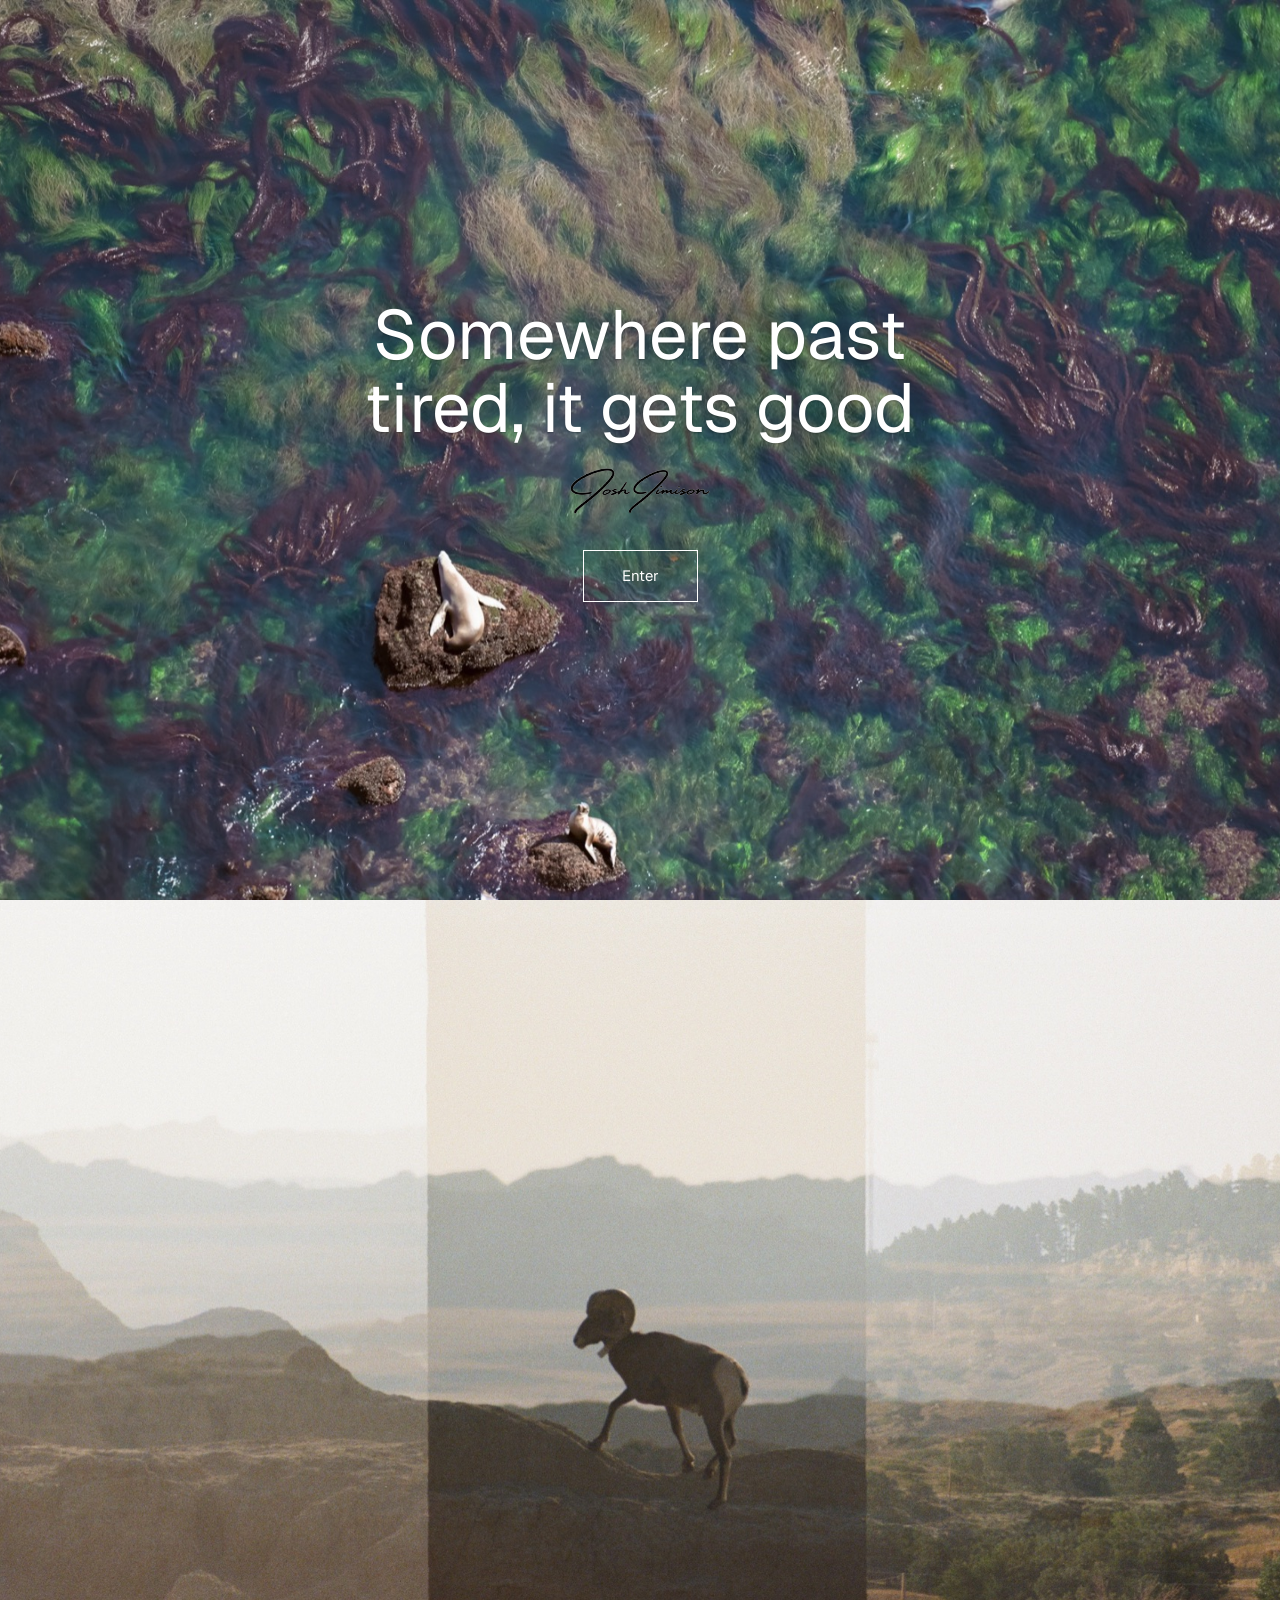
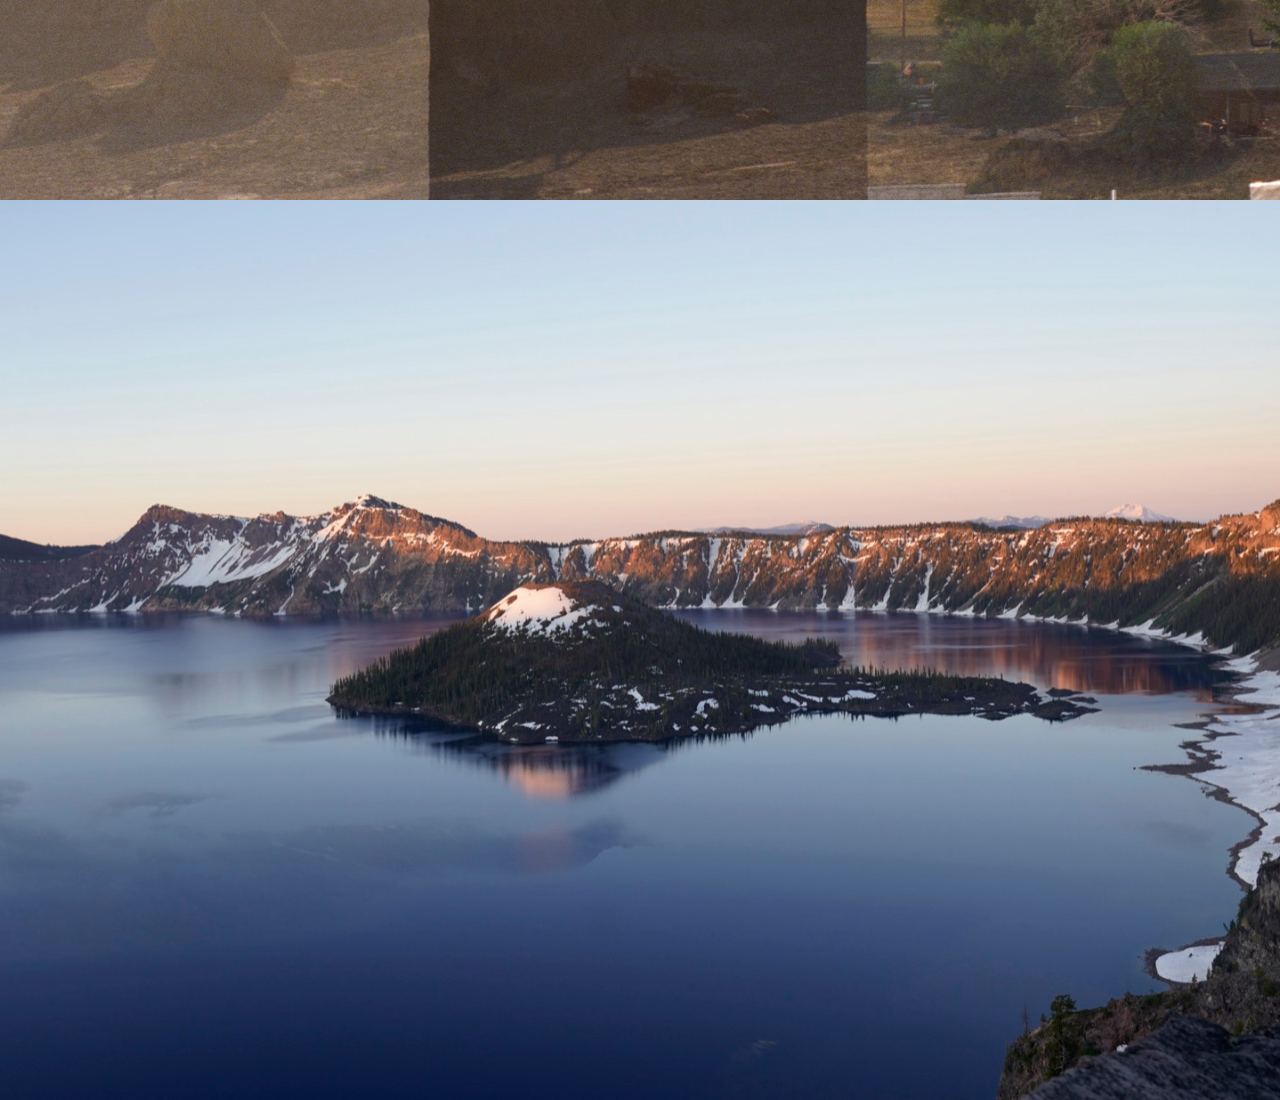
==== index.html @ 43dd16d8 "Launch Josh Jimison Photography portfolio site Co-Authored-By: Claude Opus 5.5 <noreply@anthropic.co" ====
<!doctype html>
<html lang="en" class="welcome-page">
<head>
<meta charset="utf-8">
<meta name="viewport" content="width=device-width, initial-scale=1, viewport-fit=cover">
<title>Josh Jimison Photography</title>
<meta name="description" content="Landscape and travel photography by Josh Jimison, based in North Carolina.">
<link rel="preconnect" href="https://fonts.googleapis.com">
<link rel="preconnect" href="https://fonts.gstatic.com" crossorigin>
<link rel="stylesheet" href="https://fonts.googleapis.com/css2?family=Geist+Mono:wght@400&family=Geist:wght@300;400;500&display=swap">
<link rel="stylesheet" href="assets/styles.css">
</head>
<body class="dark">

<main class="welcome-photos"><section class="welcome-photo" data-luma="0.305" data-luma-portrait="0.524"><picture class="photo"><source media="(orientation: portrait)" srcset="assets/photos/JJ-013-sm.jpg 562w, assets/photos/JJ-013-md.jpg 1011w, assets/photos/JJ-013.jpg 1439w" sizes="100vw"><img src="assets/photos/JJ-008.jpg" srcset="assets/photos/JJ-008-sm.jpg 1000w, assets/photos/JJ-008-md.jpg 1800w, assets/photos/JJ-008.jpg 2560w" sizes="100vw" alt="Seals rest on rocks in clear green water threaded with dark kelp, seen from the cliffs above." data-alt-landscape="Seals rest on rocks in clear green water threaded with dark kelp, seen from the cliffs above." data-alt-portrait="A natural rock arch spans a narrow sea inlet between forested sea stacks." draggable="false"></picture></section>
<section class="welcome-photo" data-luma="0.599" data-luma-portrait="0.449"><picture class="photo"><source media="(orientation: portrait)" srcset="assets/photos/JJ-006-sm.jpg 666w, assets/photos/JJ-006-md.jpg 1200w, assets/photos/JJ-006.jpg 1707w" sizes="100vw"><img src="assets/photos/JJ-007.jpg" srcset="assets/photos/JJ-007-sm.jpg 1000w, assets/photos/JJ-007-md.jpg 1800w, assets/photos/JJ-007.jpg 2560w" sizes="100vw" alt="A bighorn ram stands on a ridge in hazy light, the picture split across two overlapping film frames." data-alt-landscape="A bighorn ram stands on a ridge in hazy light, the picture split across two overlapping film frames." data-alt-portrait="A bighorn ram with curled horns grazes at the edge of a road below eroded badlands formations." draggable="false" loading="lazy"></picture></section>
<section class="welcome-photo" data-luma="0.507" data-luma-portrait="0.161"><picture class="photo"><source media="(orientation: portrait)" srcset="assets/photos/JJ-011-sm.jpg 562w, assets/photos/JJ-011-md.jpg 1011w, assets/photos/JJ-011.jpg 1439w" sizes="100vw"><img src="assets/photos/JJ-012.jpg" srcset="assets/photos/JJ-012-sm.jpg 1000w, assets/photos/JJ-012-md.jpg 1800w, assets/photos/JJ-012.jpg 2560w" sizes="100vw" alt="Crater Lake in pink alpenglow, with Wizard Island rising from still blue water below a snow-streaked rim." data-alt-landscape="Crater Lake in pink alpenglow, with Wizard Island rising from still blue water below a snow-streaked rim." data-alt-portrait="Hongyadong's stacked, lantern-lit buildings climb a cliffside above a busy road at night." draggable="false" loading="lazy"></picture></section></main>
<div class="welcome-overlay"><div class="welcome-center"><h1>Somewhere past tired, it gets good</h1><span class="signature welcome-sig"><img class="sig-white" src="assets/signature-white.png" width="900" height="297" alt="Josh Jimison Photography" draggable="false"><img class="sig-black" src="assets/signature-black.png" width="900" height="297" alt="" draggable="false"></span><a class="enter" href="gallery.html">Enter</a></div></div>


<script src="assets/site.js"></script>
</body>
</html>
---- assets/styles.css ----
/* Layout concept: one dark gallery where the photographs carry the color. One sans family at
   natural spacing; mono only for coordinates. A single warm accent, taken from the oak frame,
   marks what is his: the current page, his places on the map, his tally. Spacing groups things;
   lines appear only where a form needs them. */
:root {
  --black: #050606;
  --white: #f4f4f2;
  --text: #c8cccb;
  --muted: #8b9190;
  --faint: #2b3030;
  --land: #222726;
  --accent: #cfae7f;
  --sans: "Geist", "Helvetica Neue", Arial, sans-serif;
  --mono: "Geist Mono", ui-monospace, Menlo, monospace;
  --display: clamp(46px, 7.6vw, 116px);
  --title: clamp(30px, 3.4vw, 50px);
  --lead: clamp(20px, 2vw, 28px);
  --gutter-l: max(16px, env(safe-area-inset-left, 0px));
  --gutter-r: max(16px, env(safe-area-inset-right, 0px));
  --pad: clamp(16px, 3vw, 44px);
}
* { box-sizing: border-box; }
html { -webkit-text-size-adjust: 100%; }
html:has(dialog[open]) { overflow: hidden; }
body { margin: 0; font-family: var(--sans); font-size: 16px; line-height: 1.6; -webkit-font-smoothing: antialiased; }
body.dark { background: var(--black); color: var(--white); color-scheme: dark; }
img { display: block; width: 100%; max-width: 100%; height: auto; }
a { color: inherit; }
:focus-visible { outline: 2px solid var(--accent); outline-offset: 3px; }
h1, h2, h3, p { margin: 0; }
h1, h2 { font-weight: 300; line-height: 1.06; text-wrap: balance; }
p { text-wrap: pretty; }
.wrap { padding-left: max(var(--pad), var(--gutter-l)); padding-right: max(var(--pad), var(--gutter-r)); }
.page-title { font-size: var(--display); }

/* Header */
.site-header {
  position: absolute; inset: 0 0 auto; z-index: 5;
  display: flex; flex-wrap: wrap; align-items: center; justify-content: space-between; gap: 10px 24px;
  padding-top: clamp(14px, 2vw, 24px); padding-bottom: 14px;
}
/* The signature stays fixed in the corner as pages scroll; the header keeps a matching space for it */
.logo, .logo-space { display: block; width: clamp(112px, 10vw, 150px); }
.logo { position: fixed; z-index: 6; top: clamp(14px, 2vw, 24px); left: max(var(--pad), var(--gutter-l)); }
.logo-space { aspect-ratio: 900 / 297; }

/* Signature: white and black copies stacked; whichever contrasts with the background shows */
.signature { display: inline-grid; line-height: 0; }
.signature img { grid-area: 1 / 1; width: 100%; height: auto; transition: opacity .6s ease; }
.signature .sig-black, .on-light .signature .sig-white, .signature.on-light .sig-white { opacity: 0; }
.on-light .signature .sig-black, .signature.on-light .sig-black { opacity: 1; }
.site-nav { display: flex; gap: clamp(14px, 2.6vw, 38px); font-size: 14px; }
.site-nav a { text-decoration: none; padding: 8px 0; border-bottom: 1px solid transparent; white-space: nowrap; transition: border-color .2s; }
.site-nav a:hover, .site-nav a[aria-current="page"] { border-bottom-color: var(--accent); }

/* Photographs. While one loads, its box shows a dark tint of the photo's own color. */
.photo { position: relative; display: block; overflow: hidden; background: var(--land); max-width: 100%; }
.photo img { width: 100%; height: 100%; object-fit: cover; }
.id {
  position: absolute; top: 12px; left: 12px; z-index: 2; padding: 3px 7px;
  font-family: var(--mono); font-size: 11px; line-height: 1.5; color: var(--white); background: var(--black);
}

/* Welcome: photos scroll beneath a fixed statement and Enter button. Over light photos the type
   and signature turn black; a soft shadow keeps the type clear without dimming the photo. */
html.welcome-page { scroll-snap-type: y mandatory; background: var(--black); }
.welcome-photo { position: relative; height: 100vh; height: 100svh; scroll-snap-align: start; scroll-snap-stop: always; }
.welcome-photo .photo { height: 100%; aspect-ratio: auto !important; }
.welcome-photo .id { top: auto; bottom: max(20px, calc(env(safe-area-inset-bottom, 0px) + 12px)); left: max(var(--pad), var(--gutter-l)); }
.welcome-overlay { position: fixed; inset: 0; z-index: 3; pointer-events: none; color: #fff; transition: color .6s ease; }
.welcome-overlay.on-light { color: #0b0c0c; }
.welcome-center { position: absolute; inset: 0; display: flex; flex-direction: column; align-items: center; justify-content: center; gap: clamp(22px, 3vw, 36px); padding-left: var(--gutter-l); padding-right: var(--gutter-r); text-align: center; }
.welcome-center h1 { max-width: 13em; font-size: clamp(36px, 5.4vw, 84px); font-weight: 400; line-height: 1.06; text-shadow: 0 1px 2px rgba(0,0,0,.25), 0 2px 28px rgba(0,0,0,.35); transition: text-shadow .6s ease; }
.on-light .welcome-center h1 { text-shadow: 0 1px 2px rgba(255,255,255,.25), 0 2px 28px rgba(255,255,255,.4); }
.welcome-sig { width: clamp(118px, 11vw, 160px); margin-top: calc(-1 * clamp(4px, 1vw, 12px)); }
.enter { pointer-events: auto; padding: 13px 38px; border: 1px solid currentColor; color: inherit; text-decoration: none; font-size: 15px; transition: background .25s, color .25s, border-color .25s; }
.enter:hover, .enter:focus-visible { background: var(--accent); border-color: var(--accent); color: var(--black); }

/* Gallery: one moving row of landscape frames that fills the screen height */
.visually-hidden { position: absolute; width: 1px; height: 1px; overflow: hidden; clip-path: inset(50%); white-space: nowrap; }
body.gallery-page { min-height: 100vh; min-height: 100svh; display: flex; flex-direction: column; }
.gallery { flex: 1; display: flex; align-items: center; min-height: 0; padding-top: clamp(84px, 9vw, 104px); padding-bottom: clamp(14px, 2vw, 24px); }
.strip { width: 100%; overflow-x: auto; scrollbar-width: none; -webkit-overflow-scrolling: touch; }
.strip::-webkit-scrollbar { display: none; }
.strip-track { display: flex; width: max-content; gap: clamp(8px, 1vw, 14px); height: clamp(260px, calc(100svh - 210px), 74vw); }
.frame { position: relative; flex: none; height: 100%; aspect-ratio: 3 / 2; padding: 0; border: 0; background: none; color: #fff; font: inherit; cursor: zoom-in; overflow: hidden; }
.frame .photo { height: 100%; }
/* Titles sit on a short shadow at the foot of the photo, only while hovered */
.frame-statement, .shot-caption, .tile-copy { position: absolute; z-index: 2; left: 0; right: 0; bottom: 0; background: linear-gradient(transparent, rgba(0,0,0,.55)); }
.frame-statement { padding: 64px clamp(16px, 2vw, 28px) clamp(16px, 2vw, 26px); text-align: left; font-size: clamp(20px, 2.4vw, 36px); font-weight: 300; line-height: 1.12; opacity: 0; transition: opacity .4s ease; }
.frame:hover .frame-statement, .frame:focus-visible .frame-statement { opacity: 1; }
@media (hover: none) { .frame-statement { opacity: 1; font-size: 19px; } }
/* Portrait screens: three shorter rows, so each landscape photo fits whole and several show at once */
.gallery-rows { display: none; }
@media (orientation: portrait) {
  .gallery > .strip { display: none; }
  .gallery-rows { display: grid; gap: clamp(8px, 1vw, 14px); width: 100%; }
  .gallery-rows .strip-track { height: min(calc((100vh - 270px) / 3), 52vw); height: min(calc((100svh - 270px) / 3), 52vw); }
  .gallery-rows .frame-statement { padding: 36px 12px 10px; font-size: clamp(15px, 2.4vw, 20px); }
}
/* Titles over every small frame would crowd a phone; tapping a photo shows its title instead. */
@media (orientation: portrait) and (hover: none) { .gallery-rows .frame-statement { display: none; } }

.tiles { display: grid; grid-template-columns: 1fr 1fr; gap: clamp(8px, 1vw, 14px); padding: clamp(8px, 1vw, 14px); }
.tile { position: relative; display: block; text-decoration: none; color: #fff; overflow: hidden; }
.tile .photo { aspect-ratio: 3 / 2 !important; }
.tile-copy { padding: 56px clamp(14px, 2vw, 28px) clamp(14px, 2vw, 24px); }
.tile h2 { font-size: clamp(25px, 3.2vw, 50px); }
.tile:hover h2, .tile:focus-visible h2 { text-decoration: underline; text-decoration-color: var(--accent); text-decoration-thickness: 1px; text-underline-offset: .18em; }

/* The World: a title and an atlas that flies between views */
.world-head { padding-top: clamp(112px, 13vw, 170px); }
.atlas-views { display: flex; flex-wrap: wrap; gap: 4px clamp(16px, 2.2vw, 30px); padding-top: clamp(24px, 3vw, 44px); }
.atlas-views button { padding: 8px 0; border: 0; border-bottom: 1px solid transparent; background: none; color: var(--muted); font: inherit; font-size: 14px; cursor: pointer; transition: color .2s, border-color .2s; }
.atlas-views button:hover { color: var(--white); }
.atlas-views button[aria-pressed="true"] { color: var(--white); border-bottom-color: var(--accent); }
.world-map { padding-top: 18px; padding-bottom: clamp(56px, 8vw, 110px); }
/* Labels near the right edge are clipped sideways; the hover card may still rise above the map */
.atlas { position: relative; width: 100%; overflow-x: clip; }
.atlas svg { position: absolute; inset: 0; display: block; width: 100%; height: 100%; }
.atlas-land { fill: var(--land); fill-rule: evenodd; }
.atlas-arcs path { fill: none; stroke: var(--muted); stroke-width: calc(.7px * var(--zw, 1)); stroke-linecap: round; stroke-dasharray: 1; stroke-dashoffset: 1; animation: arc-draw 2.4s cubic-bezier(.65,0,.25,1) forwards; animation-delay: calc(var(--i) * 140ms + 300ms); }
@keyframes arc-draw { to { stroke-dashoffset: 0; } }
.atlas-dot { position: absolute; z-index: 2; width: 26px; height: 26px; padding: 0; border: 0; border-radius: 50%; background: none; cursor: pointer; display: grid; place-items: center; transform: translate(calc(-50% + var(--dx, 0px)), calc(-50% + var(--dy, 0px))); transition: transform .7s cubic-bezier(.2,.7,.2,1); animation: dot-in .8s .9s both; }
.atlas-dot::before { content: ""; width: 8px; height: 8px; border-radius: 50%; background: var(--white); box-shadow: 0 0 0 2px var(--black); transition: transform .25s; }
.atlas-dot:hover::before, .atlas-dot:focus-visible::before { transform: scale(1.5); }
.atlas-dot:focus-visible { outline-offset: -2px; }
@keyframes dot-in { from { opacity: 0; } }
.atlas .is-out { visibility: hidden; }
.atlas-home, .atlas-label { position: absolute; z-index: 1; pointer-events: none; font-size: 12px; line-height: 16px; color: var(--text); white-space: nowrap; text-shadow: 0 0 6px var(--black); }
.atlas-home::before { content: ""; position: absolute; left: -6px; top: -6px; width: 12px; height: 12px; border: 1.5px solid var(--accent); border-radius: 50%; box-sizing: border-box; }
.atlas-home span { position: absolute; left: 13px; top: -8px; }
.atlas-label { transform: translate(20px, -50%); opacity: 0; transition: opacity .3s; }
.atlas.is-zoomed .atlas-label { opacity: 1; transition: opacity .5s .9s; }
.atlas-card { position: absolute; z-index: 4; left: 0; top: 0; width: 260px; display: grid; background: var(--black); pointer-events: none; opacity: 0; transition: opacity .18s; }
.atlas-card.is-on { opacity: 1; }
.atlas-card img { object-fit: cover; background: var(--land); }
.atlas-card-copy { display: grid; gap: 2px; padding: 11px 2px 4px; }
.atlas-card-title { font-size: 17px; font-weight: 300; line-height: 1.25; }
.atlas-card-location { font-size: 13px; line-height: 1.35; color: var(--muted); }

/* Collections: rows of equal height, each no taller than the screen */
.page-head { padding-top: clamp(112px, 13vw, 170px); padding-bottom: clamp(32px, 5vw, 64px); }
.shots { display: grid; gap: clamp(8px, 1vw, 14px); padding: 0 clamp(8px, 1vw, 14px); }
.shot-row { display: flex; gap: clamp(8px, 1vw, 14px); width: min(100%, calc(var(--ar) * 84vh)); width: min(100%, calc(var(--ar) * 84svh)); margin: 0 auto; }
.shot { position: relative; flex: var(--ar) 1 0%; display: block; min-width: 0; padding: 0; border: 0; background: none; color: #fff; cursor: zoom-in; text-align: left; font: inherit; overflow: hidden; }
.shot-caption { display: grid; gap: 2px; padding: 56px clamp(14px, 1.6vw, 22px) clamp(12px, 1.4vw, 18px); font-size: clamp(17px, 1.6vw, 24px); font-weight: 300; line-height: 1.15; opacity: 0; transition: opacity .35s ease; }
.shot-place { font-size: 13px; font-weight: 400; color: var(--text); }
.shot:hover .shot-caption, .shot:focus-visible .shot-caption { opacity: 1; }
@media (hover: none) { .shot-caption { display: none; } }
.collection-nav { display: flex; justify-content: space-between; gap: 24px; padding-top: clamp(48px, 7vw, 96px); padding-bottom: clamp(48px, 7vw, 96px); font-size: 14px; }
.collection-nav a { text-decoration: none; border-bottom: 1px solid var(--muted); padding-bottom: 2px; transition: border-color .2s; }
.collection-nav a:hover { border-bottom-color: var(--accent); }

/* Viewer: opens on black, then the screen takes on a soft wash of the photo's own color.
   The two framed styles turn the screen into a gallery wall and hang the photo on it. */
dialog.viewer {
  --wash: var(--black); --ink: var(--white); --wall: #f2f1ed; --mat: 0px; --fw: 0px;
  --space: clamp(12px, 3vw, 44px); --top: 64px; --modes: 44px; --info: 340px;
  width: 100vw; max-width: 100vw; height: 100vh; height: 100dvh; max-height: none; margin: 0; padding: 0; border: 0;
  background: var(--wash); color: var(--ink); transition: background-color 1.1s ease, color 1.1s ease;
}
dialog.viewer[open] { display: grid; grid-template-columns: minmax(0, 1fr) var(--info); }
dialog.viewer::backdrop { background: var(--black); }
dialog.viewer[data-mode="gallery"], dialog.viewer[data-mode="oak"] { background: var(--wall); color: #161717; --mat: clamp(16px, 3.6vmin, 54px); }
dialog.viewer[data-mode="gallery"] { --fw: clamp(9px, 1.2vmin, 15px); }
dialog.viewer[data-mode="oak"] { --fw: clamp(12px, 1.8vmin, 22px); }
.viewer-sig { position: absolute; z-index: 3; top: max(18px, env(safe-area-inset-top, 0px)); left: max(22px, var(--gutter-l)); width: clamp(92px, 8vw, 120px); pointer-events: none; }
.viewer-stage { position: relative; display: flex; flex-direction: column; align-items: center; justify-content: center; gap: 16px; min-height: 0; min-width: 0; padding: var(--top) var(--space) var(--space); overflow: hidden; }
.mount { position: relative; flex: none; padding: var(--mat); border: var(--fw) solid transparent; background: transparent padding-box; transition: padding .7s cubic-bezier(.2,.7,.2,1), border-width .7s cubic-bezier(.2,.7,.2,1), background-color .7s ease, box-shadow .7s ease; }
dialog.viewer[data-mode="gallery"] .mount, dialog.viewer[data-mode="oak"] .mount { background-color: #fbfaf7; box-shadow: 0 2px 3px rgba(0,0,0,.16), 0 34px 60px -30px rgba(0,0,0,.55), inset 0 3px 9px rgba(0,0,0,.16); }
dialog.viewer[data-mode="gallery"] .mount { border-image: url("frame-black.svg") 30 stretch; }
dialog.viewer[data-mode="oak"] .mount { border-image: url("frame-oak.svg") 30 stretch; }
.mount img {
  display: block; width: auto; height: auto; object-fit: contain; opacity: 0;
  max-width: calc(100vw - var(--info) - 2 * var(--space) - 2 * (var(--mat) + var(--fw)));
  max-height: calc(100dvh - var(--top) - var(--space) - var(--modes) - 2 * (var(--mat) + var(--fw)));
  transition: opacity .5s ease, max-width .7s cubic-bezier(.2,.7,.2,1), max-height .7s cubic-bezier(.2,.7,.2,1);
}
.mount img.is-ready { opacity: 1; }
dialog.viewer[data-mode="gallery"] .mount img, dialog.viewer[data-mode="oak"] .mount img { box-shadow: 0 0 0 1px rgba(0,0,0,.07); }
.viewer-modes { display: flex; align-items: center; gap: 8px; min-height: 28px; }
.viewer-modes button { width: 28px; height: 28px; padding: 0; border: 0; border-radius: 50%; background: none; cursor: pointer; display: grid; place-items: center; transition: box-shadow .25s; }
.viewer-modes button span { width: 18px; height: 18px; border-radius: 50%; box-sizing: border-box; transition: transform .2s; }
.viewer-modes button:hover span { transform: scale(1.12); }
.viewer-modes button[aria-checked="true"] { box-shadow: 0 0 0 1px currentColor; }
.viewer-modes [data-mode="open"] span { background: var(--wash); border: 1px solid currentColor; }
.viewer-modes [data-mode="gallery"] span { background: #fff; border: 4px solid #151515; }
.viewer-modes [data-mode="oak"] span { background: #fff; border: 4px solid #c9a476; }
.viewer-info { display: flex; flex-direction: column; gap: 10px; padding: 84px max(28px, var(--gutter-r)) 28px 8px; overflow-y: auto; }
.viewer-title { margin-bottom: 8px; font-size: 30px; font-weight: 300; line-height: 1.15; }
.viewer-location { font-size: 14px; opacity: .72; }
.viewer-coords { font-family: var(--mono); font-size: 12px; font-variant-numeric: tabular-nums; opacity: .72; }
.viewer-story { margin-top: 14px; font-size: 15px; opacity: .9; }
.viewer-inquire { margin-top: auto; align-self: start; font-size: 14px; border-bottom: 1px solid currentColor; text-decoration: none; }
.viewer-controls { display: flex; gap: 2px; position: absolute; top: max(12px, env(safe-area-inset-top, 0px)); right: max(16px, var(--gutter-r)); z-index: 3; }
.viewer-controls button { min-width: 44px; height: 44px; padding: 0 10px; border: 0; background: none; color: inherit; font: inherit; font-size: 15px; cursor: pointer; opacity: .7; transition: opacity .2s; }
.viewer-controls button:hover, .viewer-controls button:focus-visible { opacity: 1; }

/* Bio: portrait and name fill the first screen, the story follows in chapters beside his
   photographs, and it closes on one line in his own words */
.bio-hero { display: grid; grid-template-columns: minmax(0, 5fr) minmax(0, 6fr); min-height: 100vh; min-height: 100svh; }
.bio-portrait { position: relative; min-height: 0; }
.bio-portrait .photo { position: absolute; inset: 0; height: 100%; aspect-ratio: auto !important; }
.bio-intro { display: grid; align-content: end; gap: clamp(20px, 2.4vw, 32px); padding: 150px max(var(--pad), var(--gutter-r)) clamp(48px, 7vw, 104px) clamp(28px, 5vw, 88px); }
.bio-intro h1 { font-size: clamp(52px, 8vw, 132px); }
.bio-lead { max-width: 22em; font-size: var(--lead); line-height: 1.32; color: var(--white); }
.bio-story { display: grid; gap: clamp(96px, 12vw, 180px); padding-top: clamp(96px, 12vw, 180px); padding-bottom: clamp(96px, 12vw, 180px); }
.chapter { display: grid; grid-template-columns: minmax(0, 5fr) minmax(0, 6fr); gap: clamp(32px, 6vw, 110px); align-items: center; }
.chapter:nth-child(even) .chapter-text { order: 2; }
.chapter-text { display: grid; gap: 18px; max-width: 32em; }
.chapter-text h2 { font-size: var(--title); }
.chapter-text p { font-size: clamp(16px, 1.25vw, 18px); line-height: 1.7; color: var(--text); }
.chapter-photo { justify-self: center; display: grid; gap: 12px; width: min(100%, calc(78vh * var(--ar))); margin: 0; }
.chapter-shot { display: block; width: 100%; padding: 0; border: 0; background: none; cursor: zoom-in; overflow: hidden; }
.chapter-photo figcaption { font-size: 13px; color: var(--muted); }
/* A fan: related photos tuck behind the main one and spread out as --p goes from 0 to 1 */
.chapter-fan { --p: 1; width: min(100%, 78vh); width: min(100%, 78svh); }
.fan-stage { position: relative; aspect-ratio: 1 / 1; }
.fan-main, .fan-item { position: absolute; width: var(--w); padding: 0; border: 0; background: none; cursor: zoom-in; overflow: hidden; }
.fan-main { z-index: 2; left: 50%; top: 50%; transform: translate(-50%, -50%); box-shadow: 0 20px 40px -24px #000; }
.fan-item {
  z-index: 1; opacity: var(--p);
  left: calc(50% + (var(--x) - 50%) * var(--p)); top: calc(50% + (var(--y) - 50%) * var(--p));
  transform: translate(-50%, -50%) rotate(calc(var(--r) * var(--p))) scale(calc(.72 + .28 * var(--p)));
}
.fan-item:hover, .fan-item:focus-visible { z-index: 3; }
.chapter-fan[data-count="5"] figcaption { margin-top: 12%; } /* clears the photo that settles below center */

/* The record: a world map with his countries in the accent, then the counts kept as tally marks */
.record { display: grid; gap: clamp(32px, 4.4vw, 60px); padding-top: clamp(40px, 6vw, 90px); padding-bottom: clamp(72px, 10vw, 140px); }
.record-head h2 { font-size: var(--title); }
.record-map svg { display: block; width: 100%; height: auto; }
.record-land { fill: var(--land); fill-rule: evenodd; }
.record-visited path { fill: var(--accent); fill-rule: evenodd; }
.record-ring { fill: none; stroke: var(--accent); stroke-width: 1.1; }
.record.will-reveal .record-visited > * { opacity: 0; transition: opacity .8s ease calc(var(--i) * 70ms); }
.record.will-reveal.is-seen .record-visited > * { opacity: 1; }
.tallies { display: grid; gap: clamp(22px, 3vw, 40px); }
.tally-row { display: grid; grid-template-columns: minmax(0, 4fr) minmax(0, 8fr); align-items: center; gap: 14px 40px; }
.tally-label { font-size: clamp(22px, 2.3vw, 34px); font-weight: 300; line-height: 1.1; }
.tally { display: flex; flex-wrap: wrap; gap: 8px 12px; }
.tally-group { width: clamp(28px, 2.4vw, 36px); height: auto; fill: none; stroke: var(--accent); stroke-width: 2.6; stroke-linecap: round; }
.tally .off { stroke: var(--faint); }
.record.will-reveal .tally path { stroke-dasharray: 1; stroke-dashoffset: 1; transition: stroke-dashoffset .3s ease calc(var(--i) * 28ms + 400ms); }
.record.will-reveal.is-seen .tally path { stroke-dashoffset: 0; }
.record-next { max-width: 30em; font-size: var(--lead); font-weight: 300; line-height: 1.32; color: var(--text); }
.bio-quote { margin: 0; padding-top: clamp(40px, 6vw, 90px); padding-bottom: clamp(96px, 12vw, 180px); }
.bio-quote blockquote { max-width: 13em; margin: 0; font-size: clamp(38px, 6vw, 96px); font-weight: 300; line-height: 1.04; text-wrap: balance; }

/* Contact */
.contact { padding-top: clamp(112px, 13vw, 170px); padding-bottom: clamp(56px, 8vw, 120px); display: grid; grid-template-columns: minmax(0, 5fr) minmax(0, 7fr); gap: clamp(32px, 6vw, 96px); align-items: start; }
.contact-intro { display: grid; gap: 20px; }
.contact-intro h1 { font-size: clamp(40px, 6vw, 92px); }
.contact-intro p { max-width: 34ch; color: var(--text); }
.contact-intro a { text-decoration-color: var(--muted); text-underline-offset: .2em; }
.contact-intro a:hover { text-decoration-color: var(--accent); }
form.inquiry { display: grid; grid-template-columns: 1fr 1fr; gap: 28px clamp(16px, 2.4vw, 32px); }
.field { display: grid; gap: 4px; min-width: 0; }
.field.full { grid-column: 1 / -1; }
.field label { font-size: 13px; color: var(--muted); }
.field input, .field select, .field textarea { width: 100%; min-width: 0; padding: 9px 0; border: 0; border-bottom: 1px solid var(--faint); border-radius: 0; background: transparent; color: var(--white); font: inherit; transition: border-color .2s; }
.field input:focus, .field select:focus, .field textarea:focus { outline: 0; border-bottom-color: var(--accent); }
.field select { appearance: none; -webkit-appearance: none; padding-right: 20px; background: url("data:image/svg+xml,%3Csvg xmlns='http://www.w3.org/2000/svg' width='10' height='6'%3E%3Cpath d='M1 1l4 4 4-4' fill='none' stroke='%23f4f4f2'/%3E%3C/svg%3E") no-repeat right 2px center; }
.field select option { background: var(--black); color: var(--white); }
.field textarea { resize: vertical; min-height: 130px; }
.submit { justify-self: start; padding: 14px 36px; border: 1px solid var(--white); background: none; color: var(--white); font: inherit; font-size: 14px; cursor: pointer; transition: background .25s, color .25s, border-color .25s; }
.submit:hover, .submit:focus-visible { background: var(--accent); border-color: var(--accent); color: var(--black); }
.form-status { grid-column: 1 / -1; font-size: 14px; color: var(--text); }

/* Footer */
.site-footer { display: flex; flex-wrap: wrap; justify-content: space-between; gap: 12px 32px; padding-top: 40px; padding-bottom: 32px; font-size: 13px; color: var(--muted); }
.site-footer nav { display: flex; flex-wrap: wrap; gap: 8px 24px; }
.site-footer a { text-decoration: none; color: inherit; transition: color .2s; }
.site-footer a:hover, .site-footer a[aria-current="page"] { color: var(--white); }

@media (max-width: 760px) {
  .tiles, .contact, form.inquiry, .bio-hero, .chapter { grid-template-columns: minmax(0, 1fr); }
  .bio-hero { min-height: 0; }
  .bio-portrait .photo { position: static; height: auto; }
  .bio-portrait .photo img { height: auto; }
  .bio-intro { padding: 32px max(16px, var(--gutter-r)) 8px max(16px, var(--gutter-l)); }
  .chapter:nth-child(even) .chapter-text { order: 0; }
  .tally-row { grid-template-columns: minmax(0, 1fr); }
  .tally { gap: 8px 10px; }
  .shot-row { flex-direction: column; width: 100%; }
  .shot { flex: none; }
  .gallery { padding-top: 124px; }
  .strip-track { height: clamp(220px, calc(100svh - 250px), 110vw); }
  .world-head, .page-head, .contact { padding-top: 136px; }
  .field.full, .form-status { grid-column: auto; }
  .site-nav { width: 100%; justify-content: space-between; gap: 8px; font-size: 13px; }
  .atlas-dot { width: 22px; height: 22px; }
  .atlas-dot::before { width: 7px; height: 7px; }
  .atlas-home, .atlas-label { font-size: 11px; }
  dialog.viewer { --info: 0px; --space: 8px; --top: 60px; }
  dialog.viewer[open] { grid-template-columns: minmax(0, 1fr); grid-template-rows: minmax(0, 1fr) auto; }
  .mount img { max-height: calc(54dvh - var(--modes) - 2 * (var(--mat) + var(--fw))); }
  .viewer-info { padding: 18px max(16px, var(--gutter-r)) max(20px, env(safe-area-inset-bottom, 0px)) max(16px, var(--gutter-l)); gap: 6px; max-height: 42dvh; }
  .viewer-inquire { margin-top: 10px; }
  .viewer-title { font-size: 24px; margin-bottom: 4px; }
}
@media (prefers-reduced-motion: reduce) {
  *, *::before, *::after { transition: none !important; animation: none !important; }
  .atlas-arcs path { stroke-dashoffset: 0; }
  .record.will-reveal .record-visited > * { opacity: 1; }
  .record.will-reveal .tally path { stroke-dashoffset: 0; }
}
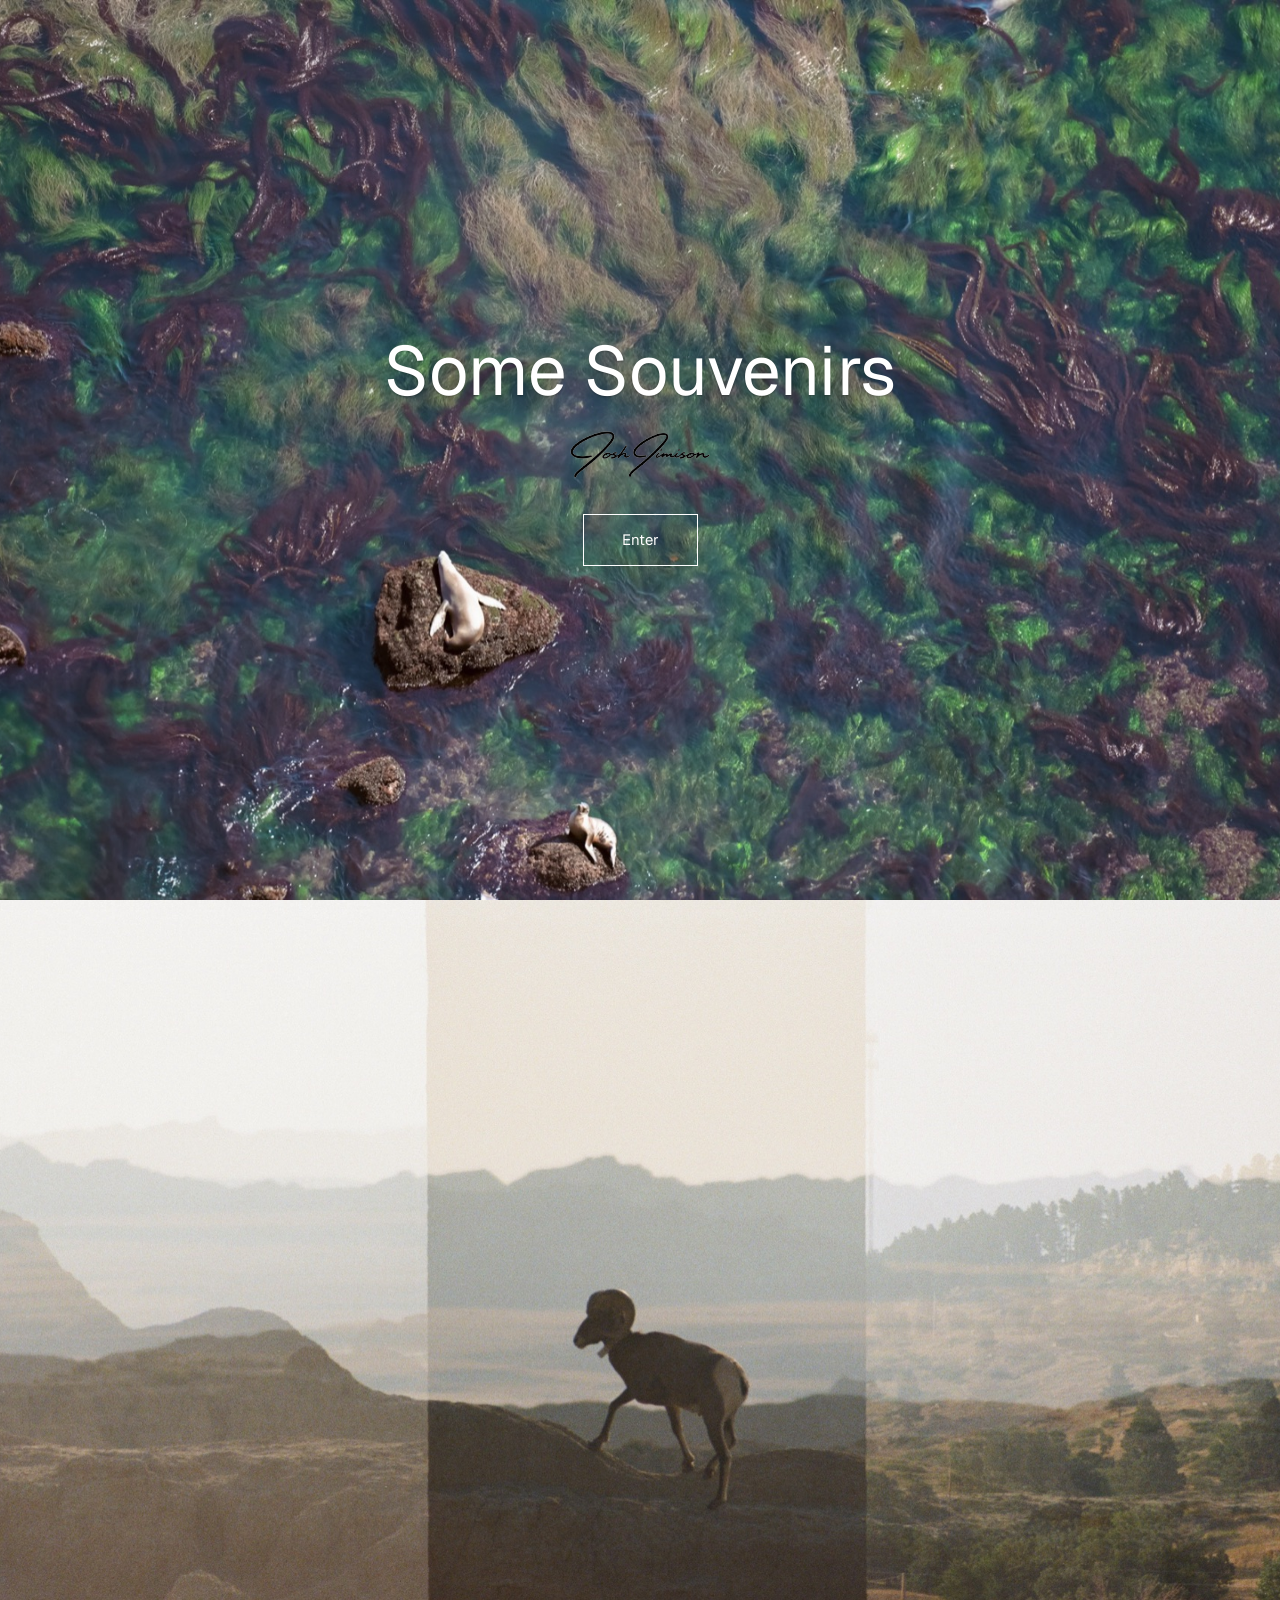
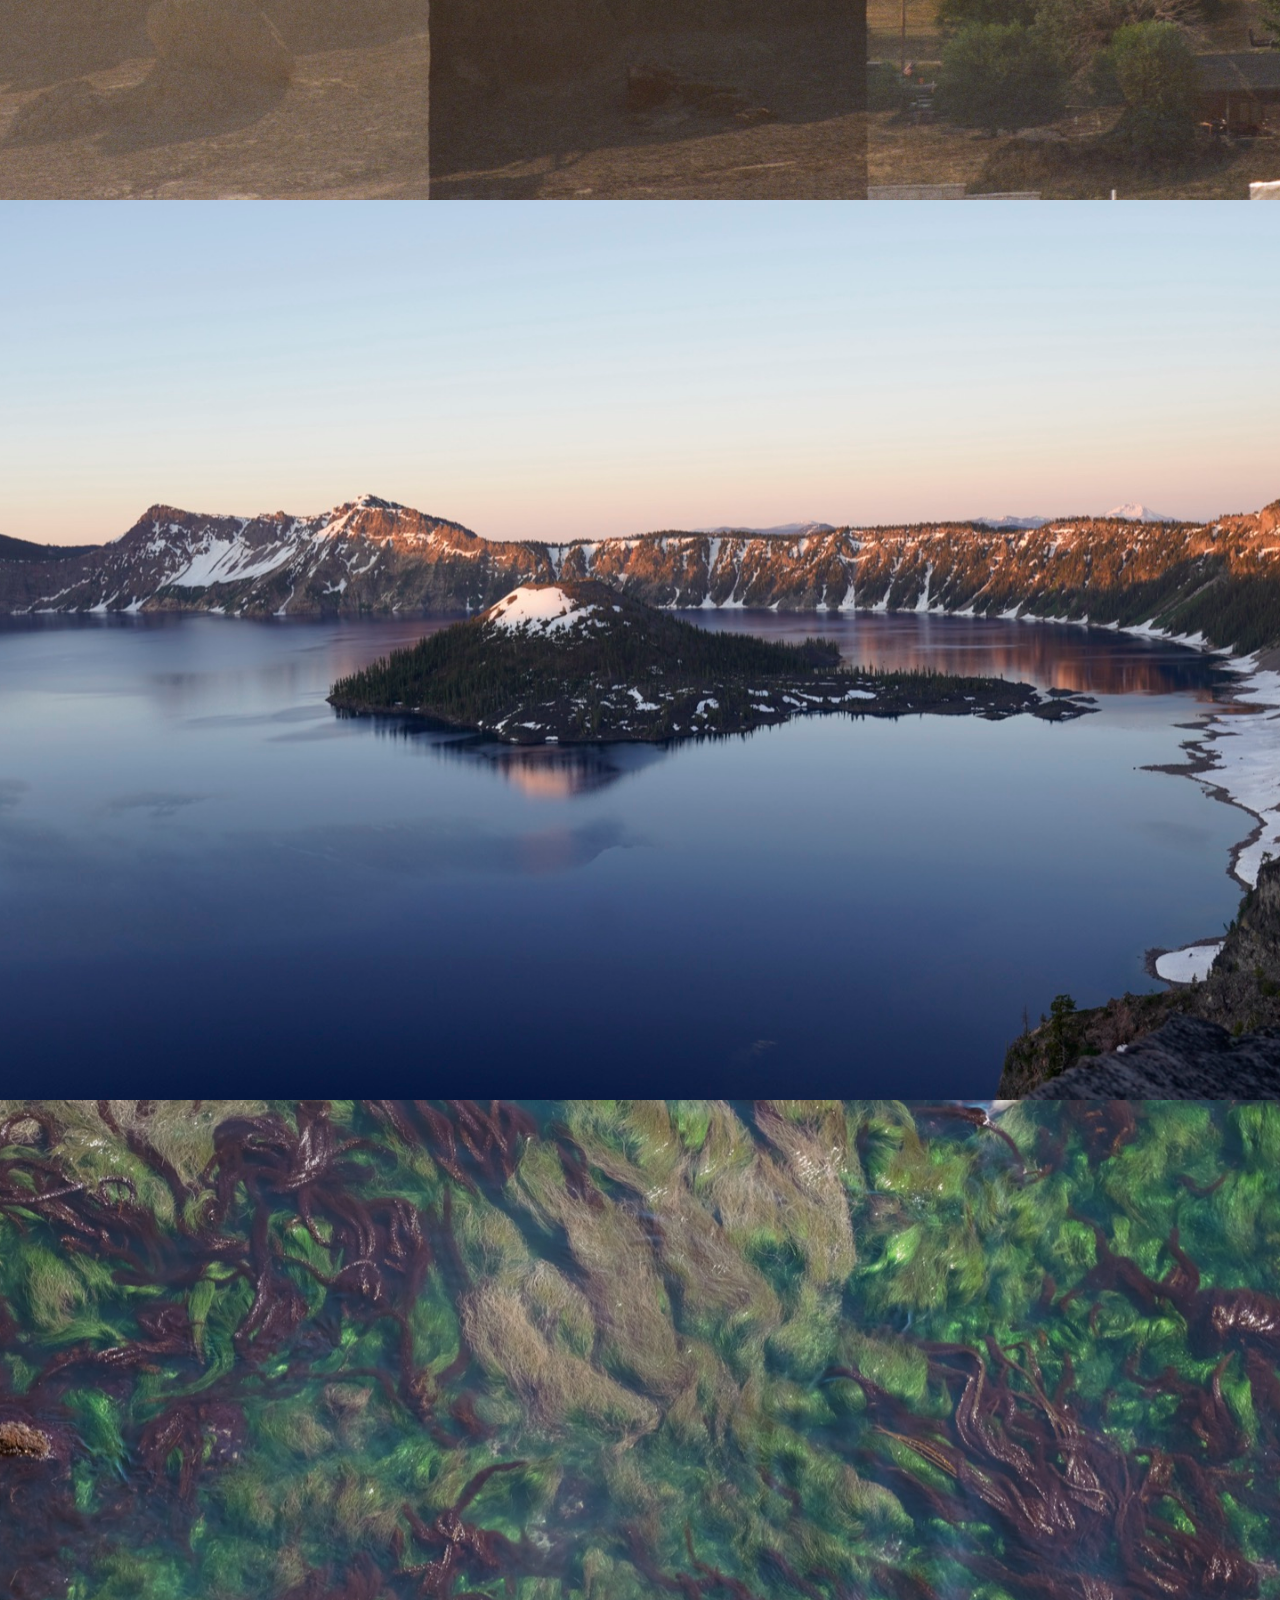
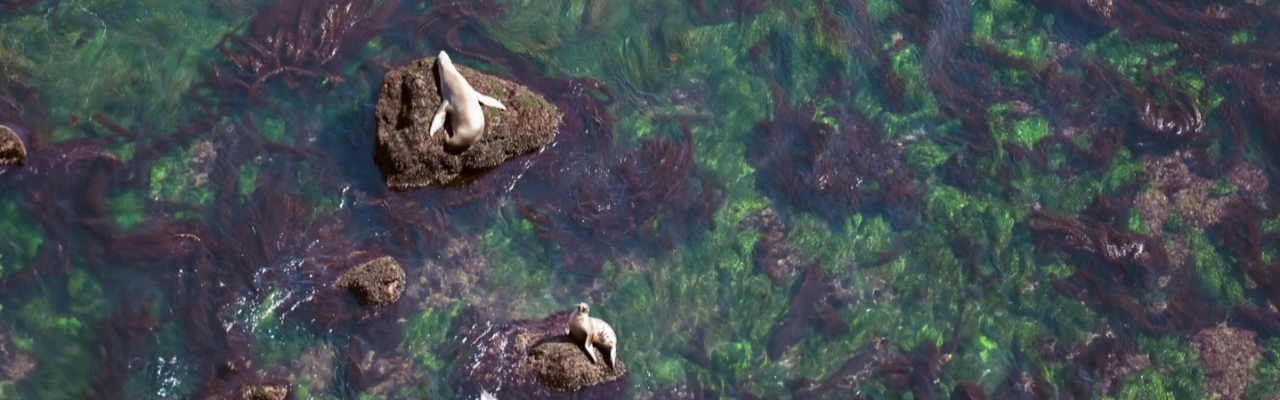
==== commit 285cd561: "Site edits: Some Souvenirs entrance, looping welcome, sticky menu, swipe viewer, new bio, fewer solo" ====
--- a/index.html
+++ b/index.html
@@ -15,7 +15,7 @@
 <main class="welcome-photos"><section class="welcome-photo" data-luma="0.305" data-luma-portrait="0.524"><picture class="photo"><source media="(orientation: portrait)" srcset="assets/photos/JJ-013-sm.jpg 562w, assets/photos/JJ-013-md.jpg 1011w, assets/photos/JJ-013.jpg 1439w" sizes="100vw"><img src="assets/photos/JJ-008.jpg" srcset="assets/photos/JJ-008-sm.jpg 1000w, assets/photos/JJ-008-md.jpg 1800w, assets/photos/JJ-008.jpg 2560w" sizes="100vw" alt="Seals rest on rocks in clear green water threaded with dark kelp, seen from the cliffs above." data-alt-landscape="Seals rest on rocks in clear green water threaded with dark kelp, seen from the cliffs above." data-alt-portrait="A natural rock arch spans a narrow sea inlet between forested sea stacks." draggable="false"></picture></section>
 <section class="welcome-photo" data-luma="0.599" data-luma-portrait="0.449"><picture class="photo"><source media="(orientation: portrait)" srcset="assets/photos/JJ-006-sm.jpg 666w, assets/photos/JJ-006-md.jpg 1200w, assets/photos/JJ-006.jpg 1707w" sizes="100vw"><img src="assets/photos/JJ-007.jpg" srcset="assets/photos/JJ-007-sm.jpg 1000w, assets/photos/JJ-007-md.jpg 1800w, assets/photos/JJ-007.jpg 2560w" sizes="100vw" alt="A bighorn ram stands on a ridge in hazy light, the picture split across two overlapping film frames." data-alt-landscape="A bighorn ram stands on a ridge in hazy light, the picture split across two overlapping film frames." data-alt-portrait="A bighorn ram with curled horns grazes at the edge of a road below eroded badlands formations." draggable="false" loading="lazy"></picture></section>
 <section class="welcome-photo" data-luma="0.507" data-luma-portrait="0.161"><picture class="photo"><source media="(orientation: portrait)" srcset="assets/photos/JJ-011-sm.jpg 562w, assets/photos/JJ-011-md.jpg 1011w, assets/photos/JJ-011.jpg 1439w" sizes="100vw"><img src="assets/photos/JJ-012.jpg" srcset="assets/photos/JJ-012-sm.jpg 1000w, assets/photos/JJ-012-md.jpg 1800w, assets/photos/JJ-012.jpg 2560w" sizes="100vw" alt="Crater Lake in pink alpenglow, with Wizard Island rising from still blue water below a snow-streaked rim." data-alt-landscape="Crater Lake in pink alpenglow, with Wizard Island rising from still blue water below a snow-streaked rim." data-alt-portrait="Hongyadong's stacked, lantern-lit buildings climb a cliffside above a busy road at night." draggable="false" loading="lazy"></picture></section></main>
-<div class="welcome-overlay"><div class="welcome-center"><h1>Somewhere past tired, it gets good</h1><span class="signature welcome-sig"><img class="sig-white" src="assets/signature-white.png" width="900" height="297" alt="Josh Jimison Photography" draggable="false"><img class="sig-black" src="assets/signature-black.png" width="900" height="297" alt="" draggable="false"></span><a class="enter" href="gallery.html">Enter</a></div></div>
+<div class="welcome-overlay"><div class="welcome-center"><h1>Some Souvenirs</h1><a class="signature welcome-sig" href="gallery.html" aria-label="Josh Jimison Photography, gallery"><img class="sig-white" src="assets/signature-white.png" width="900" height="297" alt="" draggable="false"><img class="sig-black" src="assets/signature-black.png" width="900" height="297" alt="" draggable="false"></a><a class="enter" href="gallery.html">Enter</a></div></div>
 
 
 <script src="assets/site.js"></script>
--- a/assets/styles.css
+++ b/assets/styles.css
@@ -35,12 +35,13 @@
 
 /* Header */
 .site-header {
-  position: absolute; inset: 0 0 auto; z-index: 5;
+  position: fixed; inset: 0 0 auto; z-index: 5; pointer-events: none; color: var(--white);
+  transition: color .4s ease, padding .35s ease;
   display: flex; flex-wrap: wrap; align-items: center; justify-content: space-between; gap: 10px 24px;
   padding-top: clamp(14px, 2vw, 24px); padding-bottom: 14px;
 }
 /* The signature stays fixed in the corner as pages scroll; the header keeps a matching space for it */
-.logo, .logo-space { display: block; width: clamp(112px, 10vw, 150px); }
+.logo, .logo-space { display: block; width: clamp(112px, 10vw, 150px); transition: width .35s ease, top .35s ease; }
 .logo { position: fixed; z-index: 6; top: clamp(14px, 2vw, 24px); left: max(var(--pad), var(--gutter-l)); }
 .logo-space { aspect-ratio: 900 / 297; }
 
@@ -49,7 +50,14 @@
 .signature img { grid-area: 1 / 1; width: 100%; height: auto; transition: opacity .6s ease; }
 .signature .sig-black, .on-light .signature .sig-white, .signature.on-light .sig-white { opacity: 0; }
 .on-light .signature .sig-black, .signature.on-light .sig-black { opacity: 1; }
-.site-nav { display: flex; gap: clamp(14px, 2.6vw, 38px); font-size: 14px; }
+.site-nav { display: flex; gap: clamp(14px, 2.6vw, 38px); font-size: 14px; transition: gap .35s ease, font-size .35s ease; }
+/* The menu stays at the top while the page scrolls. It turns black over light photos, and a soft
+   shadow keeps it readable over busy ones. */
+.site-header .site-nav a { pointer-events: auto; text-shadow: 0 1px 2px rgba(0,0,0,.35), 0 0 18px rgba(0,0,0,.35); transition: border-color .2s, text-shadow .4s ease; }
+.site-header.on-light { color: #0b0c0c; }
+.site-header.on-light .site-nav a { text-shadow: 0 1px 2px rgba(255,255,255,.35), 0 0 18px rgba(255,255,255,.4); }
+.welcome-sig { pointer-events: auto; text-decoration: none; }
+.viewer-sig { text-decoration: none; }
 .site-nav a { text-decoration: none; padding: 8px 0; border-bottom: 1px solid transparent; white-space: nowrap; transition: border-color .2s; }
 .site-nav a:hover, .site-nav a[aria-current="page"] { border-bottom-color: var(--accent); }
 
@@ -165,7 +173,7 @@
 dialog.viewer[data-mode="gallery"], dialog.viewer[data-mode="oak"] { background: var(--wall); color: #161717; --mat: clamp(16px, 3.6vmin, 54px); }
 dialog.viewer[data-mode="gallery"] { --fw: clamp(9px, 1.2vmin, 15px); }
 dialog.viewer[data-mode="oak"] { --fw: clamp(12px, 1.8vmin, 22px); }
-.viewer-sig { position: absolute; z-index: 3; top: max(18px, env(safe-area-inset-top, 0px)); left: max(22px, var(--gutter-l)); width: clamp(92px, 8vw, 120px); pointer-events: none; }
+.viewer-sig { position: absolute; z-index: 3; top: max(18px, env(safe-area-inset-top, 0px)); left: max(22px, var(--gutter-l)); width: clamp(92px, 8vw, 120px); }
 .viewer-stage { position: relative; display: flex; flex-direction: column; align-items: center; justify-content: center; gap: 16px; min-height: 0; min-width: 0; padding: var(--top) var(--space) var(--space); overflow: hidden; }
 .mount { position: relative; flex: none; padding: var(--mat); border: var(--fw) solid transparent; background: transparent padding-box; transition: padding .7s cubic-bezier(.2,.7,.2,1), border-width .7s cubic-bezier(.2,.7,.2,1), background-color .7s ease, box-shadow .7s ease; }
 dialog.viewer[data-mode="gallery"] .mount, dialog.viewer[data-mode="oak"] .mount { background-color: #fbfaf7; box-shadow: 0 2px 3px rgba(0,0,0,.16), 0 34px 60px -30px rgba(0,0,0,.55), inset 0 3px 9px rgba(0,0,0,.16); }
@@ -268,6 +276,24 @@
 .submit:hover, .submit:focus-visible { background: var(--accent); border-color: var(--accent); color: var(--black); }
 .form-status { grid-column: 1 / -1; font-size: 14px; color: var(--text); }
 
+/* Bio: each photo of Josh fills the screen, with a short paragraph over it. A tall photo on a wide
+   screen shows whole, over a blurred copy of itself, so nothing important is cropped away. */
+.bio-panel { position: relative; display: flex; align-items: flex-end; height: 100vh; height: 100svh; min-height: 480px; overflow: hidden; background: var(--black); color: #fff; }
+.bio-panel img { position: absolute; inset: 0; width: 100%; height: 100%; }
+.bio-photo { object-fit: cover; object-position: var(--focus, 50% 50%); }
+.bio-backdrop { display: none; object-fit: cover; filter: blur(26px) brightness(.5); transform: scale(1.12); }
+@media (orientation: landscape) {
+  .is-portrait .bio-backdrop { display: block; }
+  .is-portrait .bio-photo { object-fit: contain; }
+}
+.bio-panel-text { position: relative; z-index: 2; width: 100%; display: grid; gap: 14px; padding-top: 34vh; padding-bottom: max(clamp(40px, 8vh, 96px), calc(env(safe-area-inset-bottom, 0px) + 24px)); background: linear-gradient(rgba(0,0,0,0), rgba(0,0,0,.62)); }
+.bio-panel-text h1 { font-size: clamp(48px, 7.4vw, 120px); }
+.bio-panel-text h2 { font-size: var(--title); }
+.bio-panel-text h1, .bio-panel-text h2, .bio-panel-text p { max-width: 30rem; text-shadow: 0 1px 2px rgba(0,0,0,.4), 0 2px 24px rgba(0,0,0,.45); }
+.bio-panel-text p { font-size: clamp(17px, 1.45vw, 21px); line-height: 1.5; color: rgba(255,255,255,.92); }
+@media (min-width: 761px) and (orientation: landscape) { .bio-panel-text h1, .bio-panel-text h2, .bio-panel-text p { max-width: 36rem; } }
+.bio-v2 .record { padding-top: clamp(80px, 10vw, 150px); }
+
 /* Footer */
 .site-footer { display: flex; flex-wrap: wrap; justify-content: space-between; gap: 12px 32px; padding-top: 40px; padding-bottom: 32px; font-size: 13px; color: var(--muted); }
 .site-footer nav { display: flex; flex-wrap: wrap; gap: 8px 24px; }
@@ -290,6 +316,10 @@
   .world-head, .page-head, .contact { padding-top: 136px; }
   .field.full, .form-status { grid-column: auto; }
   .site-nav { width: 100%; justify-content: space-between; gap: 8px; font-size: 13px; }
+  .is-scrolled .site-header { flex-wrap: nowrap; padding-top: 10px; padding-bottom: 6px; }
+  .is-scrolled .logo, .is-scrolled .logo-space { width: 84px; }
+  .is-scrolled .logo { top: 10px; }
+  .is-scrolled .site-nav { width: auto; justify-content: flex-end; gap: 14px; font-size: 12px; }
   .atlas-dot { width: 22px; height: 22px; }
   .atlas-dot::before { width: 7px; height: 7px; }
   .atlas-home, .atlas-label { font-size: 11px; }
@@ -306,3 +336,11 @@
   .record.will-reveal .record-visited > * { opacity: 1; }
   .record.will-reveal .tally path { stroke-dashoffset: 0; }
 }
+
+/* Tall screens wider than a phone (a tablet held upright) tighten the same way once scrolled. */
+@media (orientation: portrait) and (min-width: 761px) {
+  .is-scrolled .site-header { padding-top: 10px; padding-bottom: 6px; }
+  .is-scrolled .logo, .is-scrolled .logo-space { width: 96px; }
+  .is-scrolled .logo { top: 10px; }
+  .is-scrolled .site-nav { gap: 18px; font-size: 13px; }
+}
